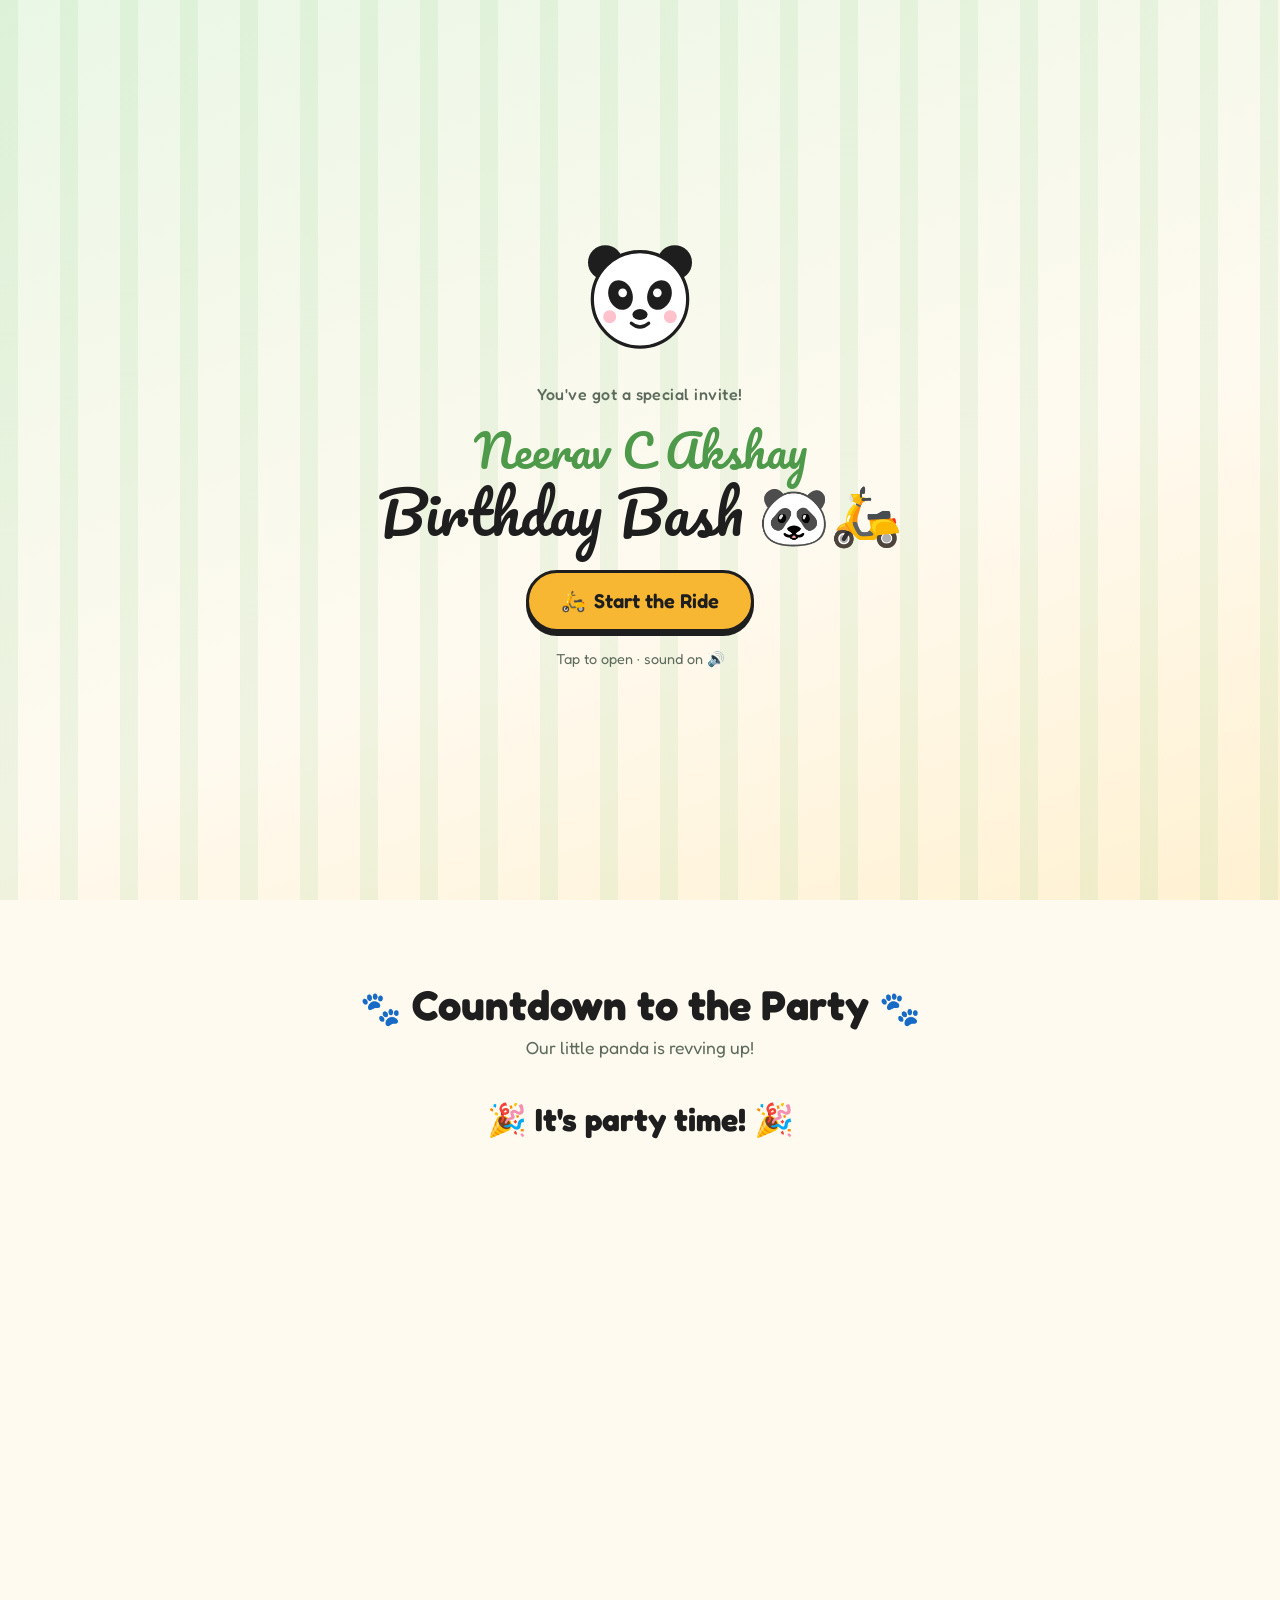
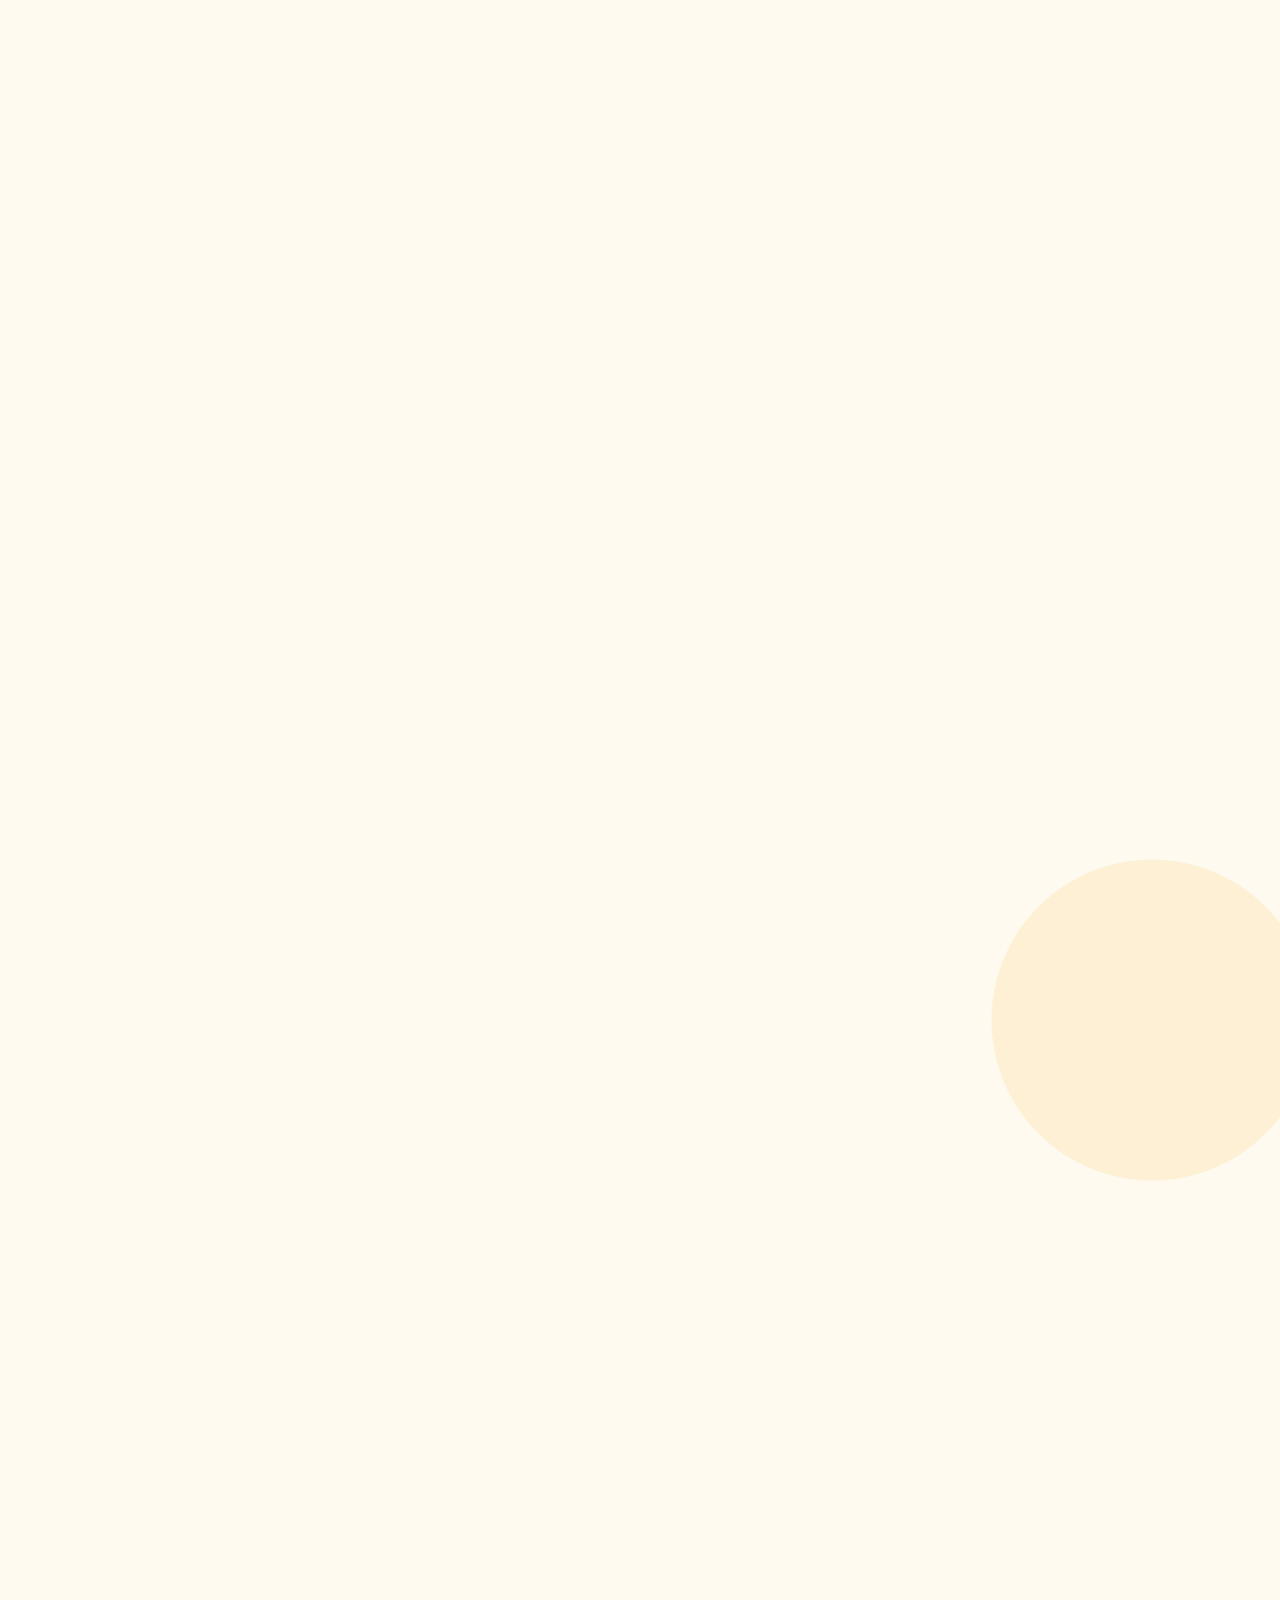
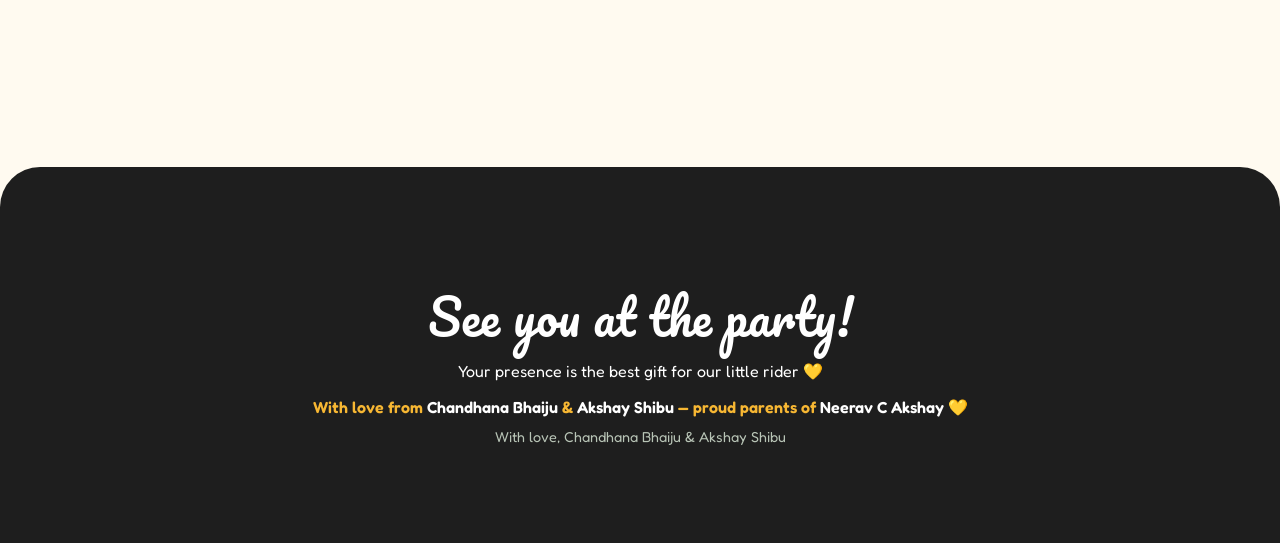
==== index.html @ eb8c6a01 "erfrsc" ====
<!DOCTYPE html>
<html lang="en">
<head>
  <meta charset="UTF-8" />
  <meta name="viewport" content="width=device-width, initial-scale=1.0" />
  <title>Neerav C Akshay's Rider Panda Birthday 🐼🛵 | December 5, 2026</title>
  <meta name="description" content="You're invited! Join Neerav C Akshay's Rider Panda birthday on December 5, 2026 at Coconut Groves Convention Centre, Kanjiramattom." />
  <meta property="og:title" content="Neerav C Akshay's Rider Panda Birthday Bash 🐼🛵" />
  <meta property="og:description" content="December 5, 2026 · Coconut Groves Convention Centre, Kanjiramattom" />
  <meta property="og:image" content="images/photo6.jpg" />
  <link rel="preconnect" href="https://fonts.googleapis.com" />
  <link rel="preconnect" href="https://fonts.gstatic.com" crossorigin />
  <link href="https://fonts.googleapis.com/css2?family=Fredoka:wght@400;500;600;700&family=Pacifico&display=swap" rel="stylesheet" />
  <link rel="stylesheet" href="style.css" />
</head>
<body>

  <!-- ===== Background music (drop your music.mp3 next to this file) ===== -->
  <audio id="bgm" src="music.mp3" loop preload="auto"></audio>

  <!-- ===== Splash / tap to start (also unlocks music on mobile) ===== -->
  <div id="splash" class="splash">
    <div class="splash-inner">
      <div class="splash-panda" aria-hidden="true">
        <svg viewBox="0 0 120 120">
          <circle cx="28" cy="30" r="16" fill="#1e1e1e"/>
          <circle cx="92" cy="30" r="16" fill="#1e1e1e"/>
          <circle cx="60" cy="64" r="44" fill="#fff" stroke="#1e1e1e" stroke-width="3"/>
          <ellipse cx="42" cy="60" rx="11" ry="14" fill="#1e1e1e" transform="rotate(-20 42 60)"/>
          <ellipse cx="78" cy="60" rx="11" ry="14" fill="#1e1e1e" transform="rotate(20 78 60)"/>
          <circle cx="44" cy="58" r="4" fill="#fff"/><circle cx="76" cy="58" r="4" fill="#fff"/>
          <ellipse cx="60" cy="78" rx="7" ry="5" fill="#1e1e1e"/>
          <path d="M52 86 Q60 93 68 86" stroke="#1e1e1e" stroke-width="3" fill="none" stroke-linecap="round"/>
          <circle cx="32" cy="80" r="6" fill="#ffb3c1" opacity=".8"/><circle cx="88" cy="80" r="6" fill="#ffb3c1" opacity=".8"/>
        </svg>
      </div>
      <p class="splash-kicker">You've got a special invite!</p>
      <h1 class="splash-title"><span class="splash-name" data-config="babyName">Neerav C Akshay</span><br/>Birthday Bash 🐼🛵</h1>
      <button id="startBtn" class="btn btn-primary btn-big">
        <span>🛵</span> Start the Ride
      </button>
      <p class="splash-hint">Tap to open · sound on 🔊</p>
    </div>
  </div>

  <!-- ===== Floating music control ===== -->
  <button id="musicBtn" class="music-btn" aria-label="Play or pause music" title="Play / pause music">
    <span class="disc">
      <svg viewBox="0 0 40 40" aria-hidden="true">
        <circle cx="20" cy="20" r="19" fill="#1e1e1e"/>
        <circle cx="20" cy="20" r="13" fill="none" stroke="#444" stroke-width="1"/>
        <circle cx="20" cy="20" r="9" fill="none" stroke="#444" stroke-width="1"/>
        <circle cx="20" cy="20" r="6" fill="#7cc576"/>
        <circle cx="20" cy="20" r="1.8" fill="#1e1e1e"/>
      </svg>
    </span>
    <span class="music-label">Music</span>
  </button>
  <div id="musicToast" class="toast" role="status"></div>

  <!-- ===== Falling bamboo leaves ===== -->
  <div class="leaves" aria-hidden="true"></div>

  <!-- ===== HERO ===== -->
  <header class="hero">
    <div class="bamboo bamboo-left" aria-hidden="true"><i></i><i></i><i></i></div>
    <div class="bamboo bamboo-right" aria-hidden="true"><i></i><i></i><i></i></div>

    <div class="hero-text">
      <p class="kicker">🐾 Vroom vroom! You're invited 🐾</p>
      <h1 class="title">
        <span class="name" data-config="babyName">Our Little Rider</span>
        <span class="turning">is turning <b data-config="age">1</b>!</span>
      </h1>
      <p class="subtitle">Join us for a <strong>Rider Panda</strong> birthday adventure</p>
      <div class="date-pill">
        <span>📅 Saturday, December 5, 2026</span>
        <span class="dot">•</span>
        <span>⏰ <span data-config="time">11:00 AM</span></span>
      </div>
    </div>

    <!-- Rider panda on a scooter -->
    <div class="road-scene" aria-hidden="true">
      <div class="speed-lines"><i></i><i></i><i></i></div>
      <svg class="rider" viewBox="0 0 320 260">
        <!-- shadow -->
        <ellipse class="shadow" cx="160" cy="238" rx="118" ry="7" fill="rgba(0,0,0,.15)"/>

        <!-- scarf (behind) -->
        <path class="scarf" d="M128 120 C 100 112, 80 128, 52 116 C 66 130, 92 134, 128 130 Z" fill="#e8474c"/>

        <!-- rear body of scooter -->
        <path d="M44 196 C 44 160, 80 150, 120 158 L 130 196 Z" fill="#f7b733"/>
        <path d="M58 168 C 70 158, 96 156, 116 160" stroke="#fff" stroke-width="4" fill="none" stroke-linecap="round" opacity=".7"/>

        <!-- seat -->
        <rect x="92" y="150" width="68" height="14" rx="7" fill="#2d2d2d"/>

        <!-- deck -->
        <rect x="100" y="182" width="140" height="16" rx="8" fill="#f7b733"/>

        <!-- front column -->
        <path d="M228 190 L 252 100" stroke="#f7b733" stroke-width="16" stroke-linecap="round"/>
        <!-- headlight -->
        <circle cx="258" cy="112" r="8" fill="#fff6c9" stroke="#2d2d2d" stroke-width="3"/>
        <!-- handlebar -->
        <path d="M240 94 L 266 98" stroke="#2d2d2d" stroke-width="7" stroke-linecap="round"/>

        <!-- panda legs -->
        <ellipse cx="160" cy="176" rx="16" ry="11" fill="#1e1e1e"/>
        <ellipse cx="186" cy="180" rx="13" ry="9" fill="#1e1e1e"/>

        <!-- panda body -->
        <ellipse cx="148" cy="140" rx="34" ry="32" fill="#fff" stroke="#1e1e1e" stroke-width="3"/>
        <!-- tiny jersey number -->
        <circle cx="150" cy="146" r="11" fill="#e8474c"/>
        <text x="150" y="151" font-family="Fredoka, sans-serif" font-size="14" font-weight="700" fill="#fff" text-anchor="middle" data-config-svg="age">1</text>

        <!-- arm reaching to handlebar -->
        <path d="M166 124 Q 210 104 242 98" stroke="#1e1e1e" stroke-width="15" stroke-linecap="round" fill="none"/>

        <!-- head group -->
        <g class="head">
          <!-- ears -->
          <circle cx="120" cy="52" r="13" fill="#1e1e1e"/>
          <circle cx="178" cy="52" r="13" fill="#1e1e1e"/>
          <!-- head -->
          <circle cx="149" cy="82" r="37" fill="#fff" stroke="#1e1e1e" stroke-width="3"/>
          <!-- helmet -->
          <path d="M112 76 A 37 37 0 0 1 186 76 L 190 80 L 108 80 Z" fill="#4aa3df" stroke="#1e1e1e" stroke-width="3" stroke-linejoin="round"/>
          <path d="M149 46 L 149 76" stroke="#fff" stroke-width="5" stroke-linecap="round" opacity=".8"/>
          <!-- goggles on helmet -->
          <rect x="118" y="58" width="62" height="6" rx="3" fill="#2d2d2d"/>
          <circle cx="136" cy="61" r="8" fill="#bfe6ff" stroke="#2d2d2d" stroke-width="3"/>
          <circle cx="162" cy="61" r="8" fill="#bfe6ff" stroke="#2d2d2d" stroke-width="3"/>
          <!-- eye patches -->
          <ellipse cx="136" cy="90" rx="9" ry="11" fill="#1e1e1e" transform="rotate(-18 136 90)"/>
          <ellipse cx="164" cy="90" rx="9" ry="11" fill="#1e1e1e" transform="rotate(18 164 90)"/>
          <circle class="eye" cx="137" cy="88" r="3.4" fill="#fff"/>
          <circle class="eye" cx="163" cy="88" r="3.4" fill="#fff"/>
          <!-- nose & smile -->
          <ellipse cx="150" cy="103" rx="6" ry="4.2" fill="#1e1e1e"/>
          <path d="M143 109 Q 150 116 157 109" stroke="#1e1e1e" stroke-width="2.6" fill="none" stroke-linecap="round"/>
          <!-- cheeks -->
          <circle cx="124" cy="104" r="5.5" fill="#ffb3c1" opacity=".85"/>
          <circle cx="176" cy="104" r="5.5" fill="#ffb3c1" opacity=".85"/>
        </g>

        <!-- wheels -->
        <g class="wheel" style="transform-origin:80px 206px">
          <circle cx="80" cy="206" r="28" fill="#1e1e1e"/>
          <circle cx="80" cy="206" r="14" fill="#e9e9e9"/>
          <path d="M80 192 V220 M66 206 H94" stroke="#9a9a9a" stroke-width="3"/>
        </g>
        <g class="wheel" style="transform-origin:240px 206px">
          <circle cx="240" cy="206" r="28" fill="#1e1e1e"/>
          <circle cx="240" cy="206" r="14" fill="#e9e9e9"/>
          <path d="M240 192 V220 M226 206 H254" stroke="#9a9a9a" stroke-width="3"/>
        </g>
      </svg>
      <div class="road"><span></span></div>
    </div>

    <a href="#countdown" class="scroll-cue" aria-label="Scroll down">
      <span>Scroll</span>
      <svg viewBox="0 0 24 24"><path d="M6 9l6 6 6-6" stroke="currentColor" stroke-width="2.5" fill="none" stroke-linecap="round" stroke-linejoin="round"/></svg>
    </a>
  </header>

  <main>
    <!-- ===== COUNTDOWN ===== -->
    <section id="countdown" class="section countdown-section reveal">
      <h2 class="section-title"><span class="paw">🐾</span> Countdown to the Party <span class="paw">🐾</span></h2>
      <p class="section-sub">Our little panda is revving up!</p>
      <div class="countdown" id="countdownBox">
        <div class="cd-item"><span class="cd-num" id="cdDays">00</span><span class="cd-label">Days</span></div>
        <div class="cd-item"><span class="cd-num" id="cdHours">00</span><span class="cd-label">Hours</span></div>
        <div class="cd-item"><span class="cd-num" id="cdMins">00</span><span class="cd-label">Minutes</span></div>
        <div class="cd-item"><span class="cd-num" id="cdSecs">00</span><span class="cd-label">Seconds</span></div>
      </div>
      <p class="party-now hidden" id="partyNow">🎉 It's party time! 🎉</p>

      <!-- progress road -->
      <div class="progress-road" aria-hidden="true">
        <div class="progress-track"><div class="progress-fill" id="progressFill"></div></div>
        <div class="mini-panda" id="miniPanda">🐼</div>
        <div class="finish">🎂</div>
      </div>
    </section>

    <!-- ===== GALLERY ===== -->
    <section id="gallery" class="section gallery-section reveal">
      <h2 class="section-title">Meet the Little Rider</h2>
      <p class="section-sub">Snuggly moments from the very first ride 🎋</p>
      <div class="gallery">
        <figure class="polaroid" data-index="0"><img src="images/photo6.jpg" alt="Baby in a brown bear bonnet with a knitted bunny" loading="lazy"/><figcaption>Cuddle buddy 🐻</figcaption></figure>
        <figure class="polaroid" data-index="1"><img src="images/photo1.jpg" alt="Baby sleeping in a bumblebee outfit" loading="lazy"/><figcaption>Busy little bee 🐝</figcaption></figure>
        <figure class="polaroid" data-index="2"><img src="images/photo2.jpg" alt="Baby hugging a red knitted heart" loading="lazy"/><figcaption>All heart ❤️</figcaption></figure>
        <figure class="polaroid" data-index="3"><img src="images/photo3.jpg" alt="Baby in a red Santa hat" loading="lazy"/><figcaption>Holiday cutie 🎅</figcaption></figure>
        <figure class="polaroid" data-index="4"><img src="images/photo5.jpg" alt="Swaddled baby on a tiny mint bed with blue flowers" loading="lazy"/><figcaption>Sweet dreams 💤</figcaption></figure>
        <figure class="polaroid" data-index="5"><img src="images/photo4.jpg" alt="Baby sleeping in navy blue shorts" loading="lazy"/><figcaption>Nap champion 💙</figcaption></figure>
      </div>
    </section>

    <!-- ===== EVENT DETAILS ===== -->
    <section id="details" class="section details-section reveal">
      <h2 class="section-title">Party Pit-Stop Details</h2>
      <p class="section-sub">Park your rides here! 🛵</p>

      <div class="details-grid">
        <div class="detail-card">
          <div class="detail-icon">📅</div>
          <h3>When</h3>
          <p><strong>Saturday</strong><br/>December 5, 2026</p>
          <p class="muted">⏰ <span data-config="time">11:00 AM</span> onwards</p>
          <button class="btn btn-ghost" id="calBtn">➕ Add to Calendar</button>
        </div>

        <div class="detail-card">
          <div class="detail-icon">📍</div>
          <h3>Where</h3>
          <p><strong>Coconut Groves Convention Centre</strong></p>
          <p class="muted">Millungal – Gamma Jct Rd, Kanjiramattom,<br/>Kerala 682315</p>
          <a class="btn btn-primary" href="https://maps.app.goo.gl/ohfbbwuBJB6Yi3AD7" target="_blank" rel="noopener">🧭 Get Directions</a>
        </div>

        <div class="detail-card">
          <div class="detail-icon">🎋</div>
          <h3>Theme</h3>
          <p><strong>Rider Panda</strong></p>
          <p class="muted">Come dressed in black &amp; white — panda ears and helmets welcome! 🐼</p>
          <button class="btn btn-ghost" id="shareBtn">💬 Share Invite</button>
        </div>
      </div>

      <div class="map-wrap">
        <iframe
          title="Venue map – Coconut Groves Convention Centre"
          src="https://maps.google.com/maps?q=Coconut%20Groves%20Convention%20Centre%2C%20Kanjiramattom%2C%20Kerala%20682315&z=15&output=embed"
          loading="lazy" referrerpolicy="no-referrer-when-downgrade" allowfullscreen></iframe>
      </div>
    </section>
  </main>

  <!-- ===== FOOTER ===== -->
  <footer class="footer">
    <div class="paw-trail" aria-hidden="true">
      <span>🐾</span><span>🐾</span><span>🐾</span><span>🐾</span><span>🐾</span>
    </div>
    <h2 class="footer-title">See you at the party!</h2>
    <p>Your presence is the best gift for our little rider 💛</p>
    <p class="parents-line">With love from <span data-config="mother">Chandhana Bhaiju</span> &amp; <span data-config="father">Akshay Shibu</span> — proud parents of <span data-config="babyName">Neerav C Akshay</span> 💛</p>
    <p class="muted small">With love, <span data-config="hosts">Chandhana Bhaiju &amp; Akshay Shibu</span></p>
  </footer>

  <!-- ===== Lightbox ===== -->
  <div id="lightbox" class="lightbox" aria-hidden="true">
    <button class="lb-close" aria-label="Close">✕</button>
    <button class="lb-prev" aria-label="Previous">‹</button>
    <img id="lbImg" src="" alt="" />
    <button class="lb-next" aria-label="Next">›</button>
    <p id="lbCap" class="lb-cap"></p>
  </div>

  <script src="script.js"></script>
</body>
</html>
---- style.css ----
/* =========================================================
   Rider Panda Birthday – styles
   ========================================================= */
:root {
  --ink: #1e1e1e;
  --cream: #fffaf0;
  --bamboo: #7cc576;
  --bamboo-dark: #4e9a4a;
  --leaf: #a8dba0;
  --sun: #f7b733;
  --red: #e8474c;
  --sky: #4aa3df;
  --pink: #ffb3c1;
  --muted: #5d6b5c;
  --card: #ffffff;
  --radius: 22px;
  --shadow: 0 10px 30px rgba(30, 60, 30, 0.12);
}

* { box-sizing: border-box; margin: 0; padding: 0; }
html { scroll-behavior: smooth; }
body {
  font-family: "Fredoka", system-ui, sans-serif;
  color: var(--ink);
  background:
    radial-gradient(circle at 10% 20%, rgba(124,197,118,.18) 0 120px, transparent 121px),
    radial-gradient(circle at 90% 70%, rgba(247,183,51,.15) 0 160px, transparent 161px),
    var(--cream);
  overflow-x: hidden;
  line-height: 1.5;
}
body.locked { overflow: hidden; }
img { max-width: 100%; display: block; }
.hidden { display: none !important; }
.muted { color: var(--muted); }
.small { font-size: .9rem; }

/* ---------- Buttons ---------- */
.btn {
  display: inline-flex; align-items: center; gap: .5rem;
  font: 600 1rem "Fredoka", sans-serif;
  padding: .75rem 1.4rem; border-radius: 999px;
  border: 3px solid var(--ink); cursor: pointer;
  text-decoration: none; color: var(--ink);
  transition: transform .15s ease, box-shadow .15s ease;
  box-shadow: 0 4px 0 var(--ink);
}
.btn:hover { transform: translateY(-2px); box-shadow: 0 6px 0 var(--ink); }
.btn:active { transform: translateY(2px); box-shadow: 0 2px 0 var(--ink); }
.btn-primary { background: var(--sun); }
.btn-ghost { background: #fff; }
.btn-big { font-size: 1.25rem; padding: 1rem 2rem; }

/* ---------- Splash ---------- */
.splash {
  position: fixed; inset: 0; z-index: 100;
  display: grid; place-items: center; text-align: center;
  background:
    repeating-linear-gradient(90deg, rgba(124,197,118,.12) 0 18px, transparent 18px 60px),
    linear-gradient(160deg, #eaf7e6, #fffaf0 60%, #fff1d1);
  transition: opacity .7s ease, visibility .7s ease;
  padding: 1.5rem;
}
.splash.gone { opacity: 0; visibility: hidden; }
.splash-panda { width: 130px; margin: 0 auto 1rem; animation: bob 2.2s ease-in-out infinite; }
.splash-kicker { color: var(--muted); font-weight: 500; letter-spacing: .03em; }
.splash-title {
  font-family: "Pacifico", cursive; font-weight: 400;
  font-size: clamp(2.2rem, 7vw, 3.6rem); line-height: 1.15;
  margin: .4rem 0 1.6rem; color: var(--ink);
}
.splash-name { color: var(--bamboo-dark); font-size: .78em; }
.splash-hint { margin-top: 1rem; color: var(--muted); font-size: .9rem; }

/* ---------- Music button ---------- */
.music-btn {
  position: fixed; right: 18px; bottom: 18px; z-index: 60;
  display: flex; align-items: center; gap: .5rem;
  padding: .45rem .9rem .45rem .45rem;
  background: #fff; border: 3px solid var(--ink); border-radius: 999px;
  box-shadow: 0 4px 0 var(--ink); cursor: pointer;
  font: 600 .95rem "Fredoka", sans-serif; color: var(--ink);
}
.music-btn .disc { width: 38px; height: 38px; display: block; }
.music-btn.playing .disc { animation: spin 2.5s linear infinite; }
.music-btn.playing .music-label::after { content: " ♪"; }
.toast {
  position: fixed; right: 18px; bottom: 80px; z-index: 61;
  background: var(--ink); color: #fff; padding: .6rem 1rem; border-radius: 14px;
  font-size: .9rem; max-width: 260px;
  opacity: 0; transform: translateY(10px); pointer-events: none;
  transition: all .3s ease;
}
.toast.show { opacity: 1; transform: none; }

/* ---------- Falling leaves ---------- */
.leaves { position: fixed; inset: 0; pointer-events: none; z-index: 1; overflow: hidden; }
.leaf {
  position: absolute; top: -40px; width: 22px; height: 10px;
  background: var(--bamboo); border-radius: 0 100% 0 100%;
  opacity: .75; animation: fall linear forwards;
}

/* ---------- Hero ---------- */
.hero {
  position: relative; min-height: 100vh; min-height: 100svh;
  display: flex; flex-direction: column; align-items: center; justify-content: center;
  padding: 4rem 1.25rem 3rem; text-align: center; overflow: hidden;
  background: linear-gradient(180deg, #e6f5ff 0%, #f1fbef 55%, var(--cream) 100%);
}
.hero-text { position: relative; z-index: 3; max-width: 760px; }
.kicker { font-weight: 600; color: var(--bamboo-dark); letter-spacing: .02em; }
.title { margin: .4rem 0 .6rem; line-height: 1.05; }
.title .name {
  display: block; font-family: "Pacifico", cursive; font-weight: 400;
  font-size: clamp(2.6rem, 9vw, 5.4rem); color: var(--ink);
  text-shadow: 4px 4px 0 var(--leaf);
}
.title .turning {
  display: inline-block; margin-top: .4rem;
  font-size: clamp(1.4rem, 4vw, 2.2rem); font-weight: 700;
  background: var(--sun); padding: .1rem 1rem; border-radius: 14px;
  border: 3px solid var(--ink); transform: rotate(-2deg);
}
.title .turning b { color: var(--red); }
.subtitle { font-size: clamp(1.05rem, 2.6vw, 1.3rem); color: var(--muted); margin-bottom: 1rem; }
.date-pill {
  display: inline-flex; flex-wrap: wrap; justify-content: center; gap: .5rem;
  background: #fff; border: 3px solid var(--ink); border-radius: 999px;
  padding: .55rem 1.2rem; font-weight: 600; box-shadow: 0 4px 0 var(--ink);
}
.date-pill .dot { color: var(--bamboo); }

/* bamboo */
.bamboo { position: absolute; bottom: 0; display: flex; gap: 14px; z-index: 2; pointer-events: none; }
.bamboo-left { left: -10px; }
.bamboo-right { right: -10px; flex-direction: row-reverse; }
.bamboo i {
  display: block; width: 26px; border-radius: 8px;
  background:
    repeating-linear-gradient(180deg, transparent 0 70px, var(--bamboo-dark) 70px 76px),
    linear-gradient(90deg, var(--bamboo-dark), var(--bamboo) 40%, var(--leaf) 60%, var(--bamboo));
  position: relative; transform-origin: bottom center;
  animation: sway 5s ease-in-out infinite;
}
.bamboo i:nth-child(1) { height: 78vh; }
.bamboo i:nth-child(2) { height: 58vh; width: 20px; animation-delay: -1.5s; }
.bamboo i:nth-child(3) { height: 40vh; width: 16px; animation-delay: -3s; }
.bamboo i::before, .bamboo i::after {
  content: ""; position: absolute; width: 46px; height: 16px;
  background: var(--bamboo); border-radius: 0 100% 0 100%;
}
.bamboo i::before { top: 20%; left: 18px; transform: rotate(-25deg); }
.bamboo i::after { top: 45%; right: 18px; transform: rotate(205deg); }

/* road scene */
.road-scene { position: relative; z-index: 3; width: min(520px, 92vw); margin-top: 1.5rem; }
.rider { width: 100%; height: auto; display: block; animation: ride 1.2s ease-in-out infinite; position: relative; z-index: 2; }
.rider .wheel { animation: spin .6s linear infinite; }
.rider .scarf { transform-origin: 128px 125px; animation: flap .35s ease-in-out infinite alternate; }
.rider .head { transform-origin: 149px 110px; animation: nod 2.4s ease-in-out infinite; }
.rider .eye { animation: blink 4s infinite; transform-box: fill-box; transform-origin: center; }
.road {
  position: relative; height: 22px; margin-top: -14px;
  background: #3a3a3a; border-radius: 10px; overflow: hidden;
}
.road span {
  position: absolute; top: 9px; left: 0; width: 200%; height: 4px;
  background: repeating-linear-gradient(90deg, #fff 0 30px, transparent 30px 60px);
  animation: road 0.6s linear infinite;
}
.speed-lines { position: absolute; left: -10%; top: 40%; width: 30%; z-index: 1; }
.speed-lines i {
  display: block; height: 4px; margin: 12px 0; border-radius: 4px;
  background: rgba(30,30,30,.25); animation: speed .8s linear infinite;
}
.speed-lines i:nth-child(2) { width: 70%; animation-delay: -.3s; }
.speed-lines i:nth-child(3) { width: 50%; animation-delay: -.5s; }

.scroll-cue {
  position: absolute; bottom: 18px; left: 50%; transform: translateX(-50%);
  display: flex; flex-direction: column; align-items: center; z-index: 3;
  color: var(--muted); text-decoration: none; font-size: .85rem; font-weight: 500;
  animation: bob 1.8s ease-in-out infinite;
}
.scroll-cue svg { width: 26px; height: 26px; }

/* ---------- Sections ---------- */
main { position: relative; z-index: 2; }
.section { padding: 5rem 1.25rem; max-width: 1100px; margin: 0 auto; text-align: center; }
.section-title {
  font-size: clamp(1.8rem, 5vw, 2.6rem); font-weight: 700; line-height: 1.2;
}
.section-title .paw { font-size: .8em; }
.section-sub { color: var(--muted); margin: .3rem 0 2.2rem; font-size: 1.1rem; }

/* reveal on scroll */
.reveal { opacity: 0; transform: translateY(40px); transition: opacity .8s ease, transform .8s ease; }
.reveal.visible { opacity: 1; transform: none; }

/* ---------- Countdown ---------- */
.countdown { display: grid; grid-template-columns: repeat(4, minmax(0, 1fr)); gap: 1rem; max-width: 720px; margin: 0 auto; }
.cd-item {
  background: #fff; border: 3px solid var(--ink); border-radius: var(--radius);
  padding: 1.2rem .5rem; box-shadow: 0 6px 0 var(--ink); position: relative;
}
.cd-item::before, .cd-item::after { /* panda ears */
  content: ""; position: absolute; top: -12px; width: 26px; height: 26px;
  background: var(--ink); border-radius: 50%; z-index: -1;
}
.cd-item::before { left: 14px; }
.cd-item::after { right: 14px; }
.cd-num { display: block; font-size: clamp(2rem, 7vw, 3.4rem); font-weight: 700; line-height: 1; }
.cd-label { display: block; margin-top: .4rem; color: var(--muted); font-weight: 500; text-transform: uppercase; letter-spacing: .08em; font-size: .8rem; }
.party-now { font-size: 2rem; font-weight: 700; margin-top: 1.5rem; }

.progress-road { position: relative; max-width: 720px; margin: 3rem auto 0; height: 50px; }
.progress-track {
  position: absolute; left: 0; right: 40px; top: 30px; height: 12px;
  background: #3a3a3a; border-radius: 10px; overflow: hidden;
}
.progress-fill { height: 100%; width: 0; background: repeating-linear-gradient(90deg, var(--sun) 0 14px, #ffd36e 14px 28px); transition: width 1s ease; }
.mini-panda { position: absolute; top: 0; left: 0; font-size: 2rem; transform: translateX(-50%) scaleX(-1); transition: left 1s ease; animation: hop .6s ease-in-out infinite alternate; }
.finish { position: absolute; right: 0; top: 4px; font-size: 2rem; }

/* ---------- Gallery ---------- */
.gallery {
  display: grid; grid-template-columns: repeat(3, minmax(0, 1fr)); gap: 2rem 1.5rem;
}
.polaroid {
  background: #fff; padding: .8rem .8rem 1rem; border-radius: 10px;
  box-shadow: var(--shadow); cursor: zoom-in;
  transition: transform .3s ease, box-shadow .3s ease;
  position: relative;
}
.polaroid::before { /* tape */
  content: ""; position: absolute; top: -10px; left: 50%; transform: translateX(-50%) rotate(-3deg);
  width: 80px; height: 22px; background: rgba(168,219,160,.8); border-radius: 3px;
}
.polaroid:nth-child(odd) { transform: rotate(-2.5deg); }
.polaroid:nth-child(even) { transform: rotate(2deg); }
.polaroid:hover { transform: rotate(0) scale(1.04); box-shadow: 0 18px 40px rgba(30,60,30,.2); z-index: 2; }
.polaroid img { width: 100%; aspect-ratio: 1 / 1; object-fit: cover; border-radius: 4px; }
.polaroid figcaption { margin-top: .7rem; font-family: "Pacifico", cursive; font-size: 1.05rem; }

/* ---------- Details ---------- */
.details-grid { display: grid; grid-template-columns: repeat(3, minmax(0, 1fr)); gap: 1.5rem; }
.detail-card {
  background: var(--card); border: 3px solid var(--ink); border-radius: var(--radius);
  padding: 2rem 1.4rem 1.6rem; box-shadow: 0 6px 0 var(--ink);
  display: flex; flex-direction: column; align-items: center; gap: .5rem;
}
.detail-card h3 { font-size: 1.4rem; }
.detail-card .btn { margin-top: auto; }
.detail-card p:last-of-type { margin-bottom: .8rem; }
.detail-icon {
  width: 64px; height: 64px; display: grid; place-items: center;
  font-size: 1.9rem; background: var(--leaf); border-radius: 50%;
  border: 3px solid var(--ink); margin-top: -3.4rem; margin-bottom: .2rem;
}
.map-wrap {
  margin-top: 2.5rem; border: 3px solid var(--ink); border-radius: var(--radius);
  overflow: hidden; box-shadow: 0 6px 0 var(--ink); background: #ddd;
}
.map-wrap iframe { display: block; width: 100%; height: 360px; border: 0; }

/* ---------- Footer ---------- */
.footer {
  position: relative; z-index: 2; text-align: center;
  padding: 4rem 1.25rem 6rem;
  background: var(--ink); color: #fff;
  border-radius: 40px 40px 0 0;
}
.footer .muted { color: #b8c4b6; }
.parents-line { color: #f7b733; font-weight: 600; margin: .75rem 0 .4rem; }
.parents-line span { color: #fff; }
.footer-title { font-family: "Pacifico", cursive; font-weight: 400; font-size: clamp(2rem, 6vw, 3rem); margin-bottom: .4rem; }
.paw-trail { display: flex; justify-content: center; gap: 1rem; margin-bottom: 1rem; font-size: 1.4rem; }
.paw-trail span { opacity: 0; animation: pawstep 3s ease-in-out infinite; filter: grayscale(1) brightness(2); }
.paw-trail span:nth-child(2) { animation-delay: .3s; }
.paw-trail span:nth-child(3) { animation-delay: .6s; }
.paw-trail span:nth-child(4) { animation-delay: .9s; }
.paw-trail span:nth-child(5) { animation-delay: 1.2s; }

/* ---------- Lightbox ---------- */
.lightbox {
  position: fixed; inset: 0; z-index: 90; background: rgba(15,20,15,.92);
  display: flex; align-items: center; justify-content: center; flex-direction: column;
  opacity: 0; visibility: hidden; transition: all .3s ease; padding: 1rem;
}
.lightbox.open { opacity: 1; visibility: visible; }
.lightbox img { max-width: 92vw; max-height: 78vh; border-radius: 12px; border: 6px solid #fff; }
.lb-cap { color: #fff; margin-top: 1rem; font-family: "Pacifico", cursive; font-size: 1.2rem; }
.lightbox button {
  position: absolute; background: #fff; border: 3px solid var(--ink); color: var(--ink);
  width: 48px; height: 48px; border-radius: 50%; font-size: 1.6rem; line-height: 1; cursor: pointer;
}
.lb-close { top: 18px; right: 18px; font-size: 1.2rem !important; }
.lb-prev { left: 14px; top: 50%; transform: translateY(-50%); }
.lb-next { right: 14px; top: 50%; transform: translateY(-50%); }

/* ---------- Keyframes ---------- */
@keyframes spin { to { transform: rotate(360deg); } }
@keyframes bob { 0%,100% { transform: translateY(0); } 50% { transform: translateY(-8px); } }
@keyframes ride { 0%,100% { transform: translateY(0) rotate(0); } 50% { transform: translateY(-4px) rotate(-.8deg); } }
@keyframes nod { 0%,100% { transform: rotate(0); } 50% { transform: rotate(-4deg); } }
@keyframes flap { from { transform: skewY(0) scaleY(1); } to { transform: skewY(-6deg) scaleY(.85); } }
@keyframes blink { 0%,92%,100% { transform: scaleY(1); } 95% { transform: scaleY(.1); } }
@keyframes road { from { transform: translateX(0); } to { transform: translateX(-60px); } }
@keyframes speed { from { transform: translateX(40px); opacity: 0; } 30% { opacity: 1; } to { transform: translateX(-60px); opacity: 0; } }
@keyframes sway { 0%,100% { transform: rotate(-1.5deg); } 50% { transform: rotate(1.5deg); } }
@keyframes hop { from { margin-top: 0; } to { margin-top: -6px; } }
@keyframes pawstep { 0%,100% { opacity: 0; } 20%,70% { opacity: 1; } }
@keyframes fall {
  0% { transform: translate(0, 0) rotate(0); }
  100% { transform: translate(var(--drift, 60px), 110vh) rotate(var(--rot, 540deg)); }
}

/* ---------- Responsive ---------- */
@media (max-width: 860px) {
  .gallery { grid-template-columns: repeat(2, minmax(0, 1fr)); }
  .details-grid { grid-template-columns: 1fr; gap: 3rem; max-width: 460px; margin: 0 auto; }
}
@media (max-width: 560px) {
  .section { padding: 4rem 1rem; }
  .countdown { gap: .55rem; }
  .cd-item { padding: .9rem .2rem; border-radius: 16px; }
  .cd-item::before, .cd-item::after { width: 18px; height: 18px; top: -8px; }
  .cd-item::before { left: 8px; } .cd-item::after { right: 8px; }
  .cd-label { font-size: .65rem; letter-spacing: .04em; }
  .gallery { gap: 1.4rem 1rem; }
  .polaroid { padding: .5rem .5rem .7rem; }
  .polaroid figcaption { font-size: .85rem; }
  .bamboo i:nth-child(1) { height: 55vh; width: 18px; }
  .bamboo i:nth-child(2) { height: 38vh; width: 14px; }
  .bamboo i:nth-child(3) { display: none; }
  .bamboo i::before, .bamboo i::after { width: 30px; height: 11px; }
  .map-wrap iframe { height: 280px; }
  .music-btn .music-label { display: none; }
  .music-btn { padding: .4rem; }
}
@media (prefers-reduced-motion: reduce) {
  *, *::before, *::after { animation: none !important; transition: none !important; }
  .reveal { opacity: 1; transform: none; }
}
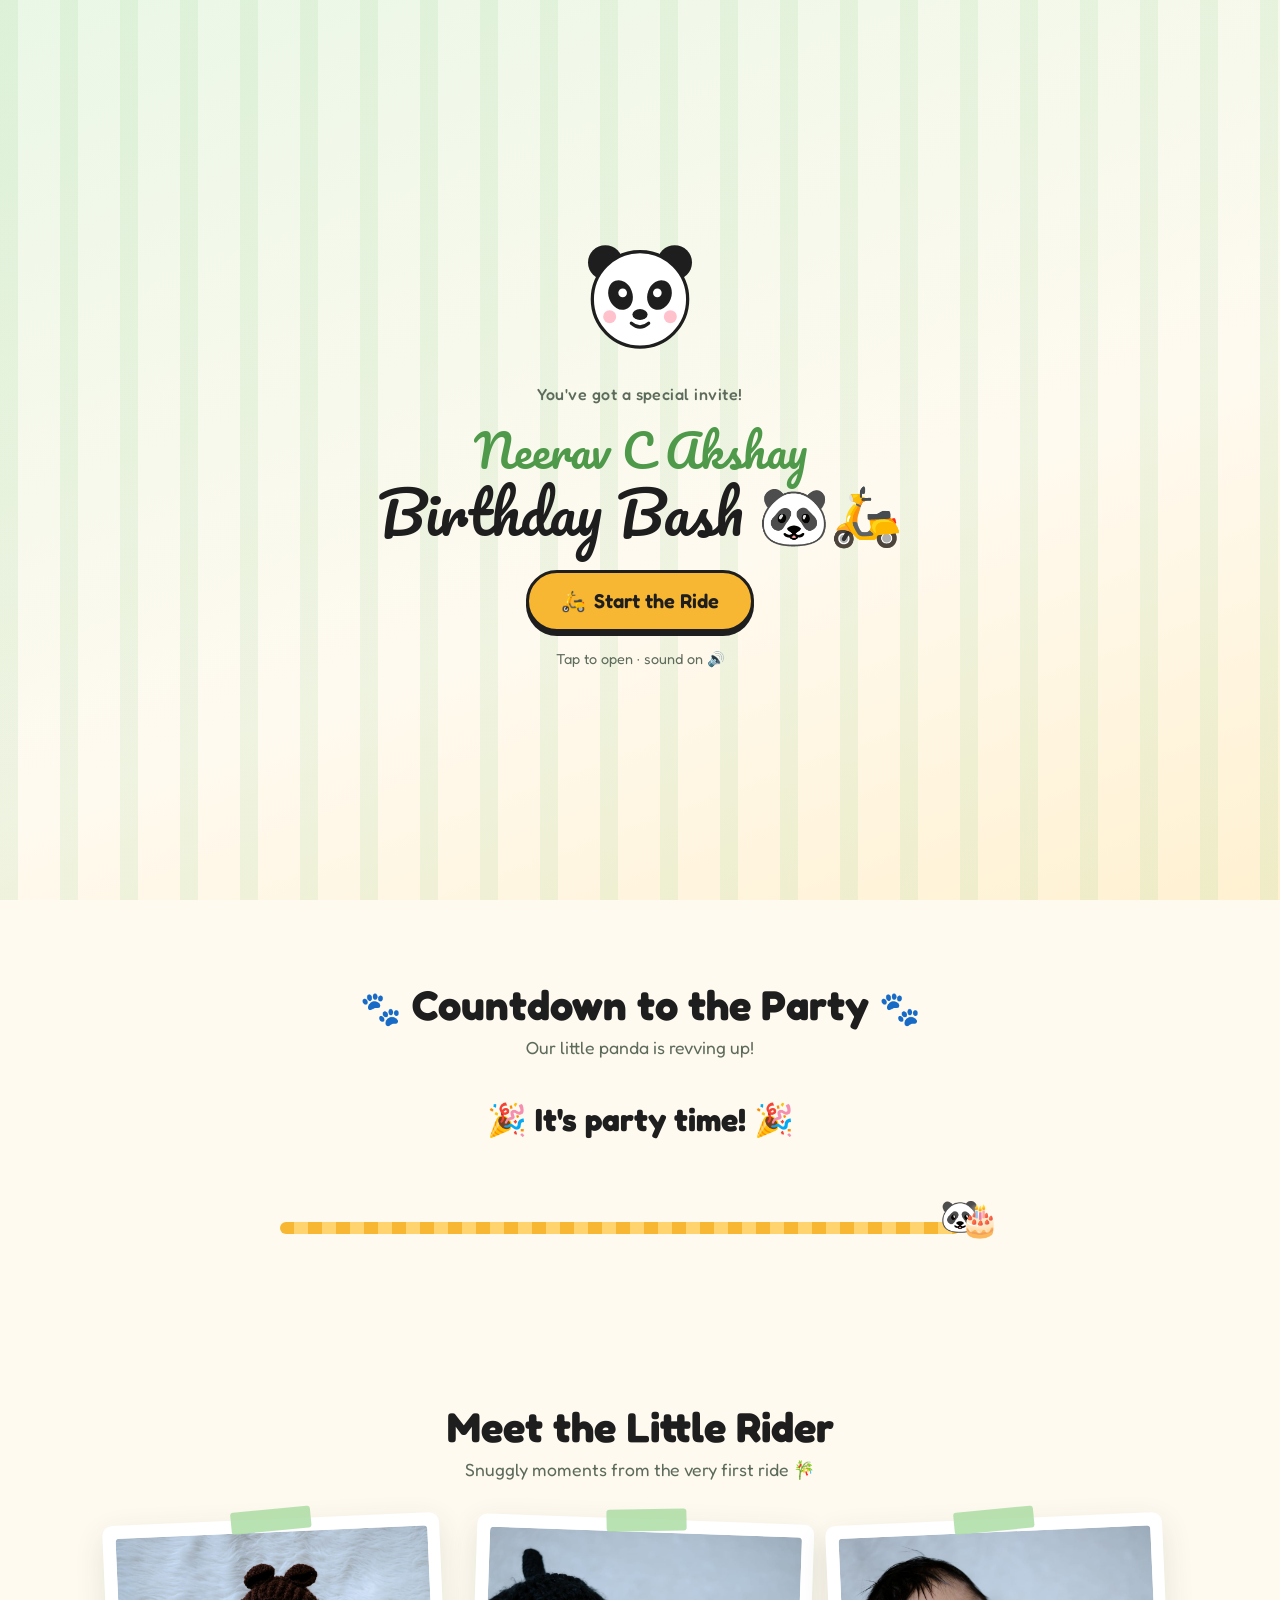
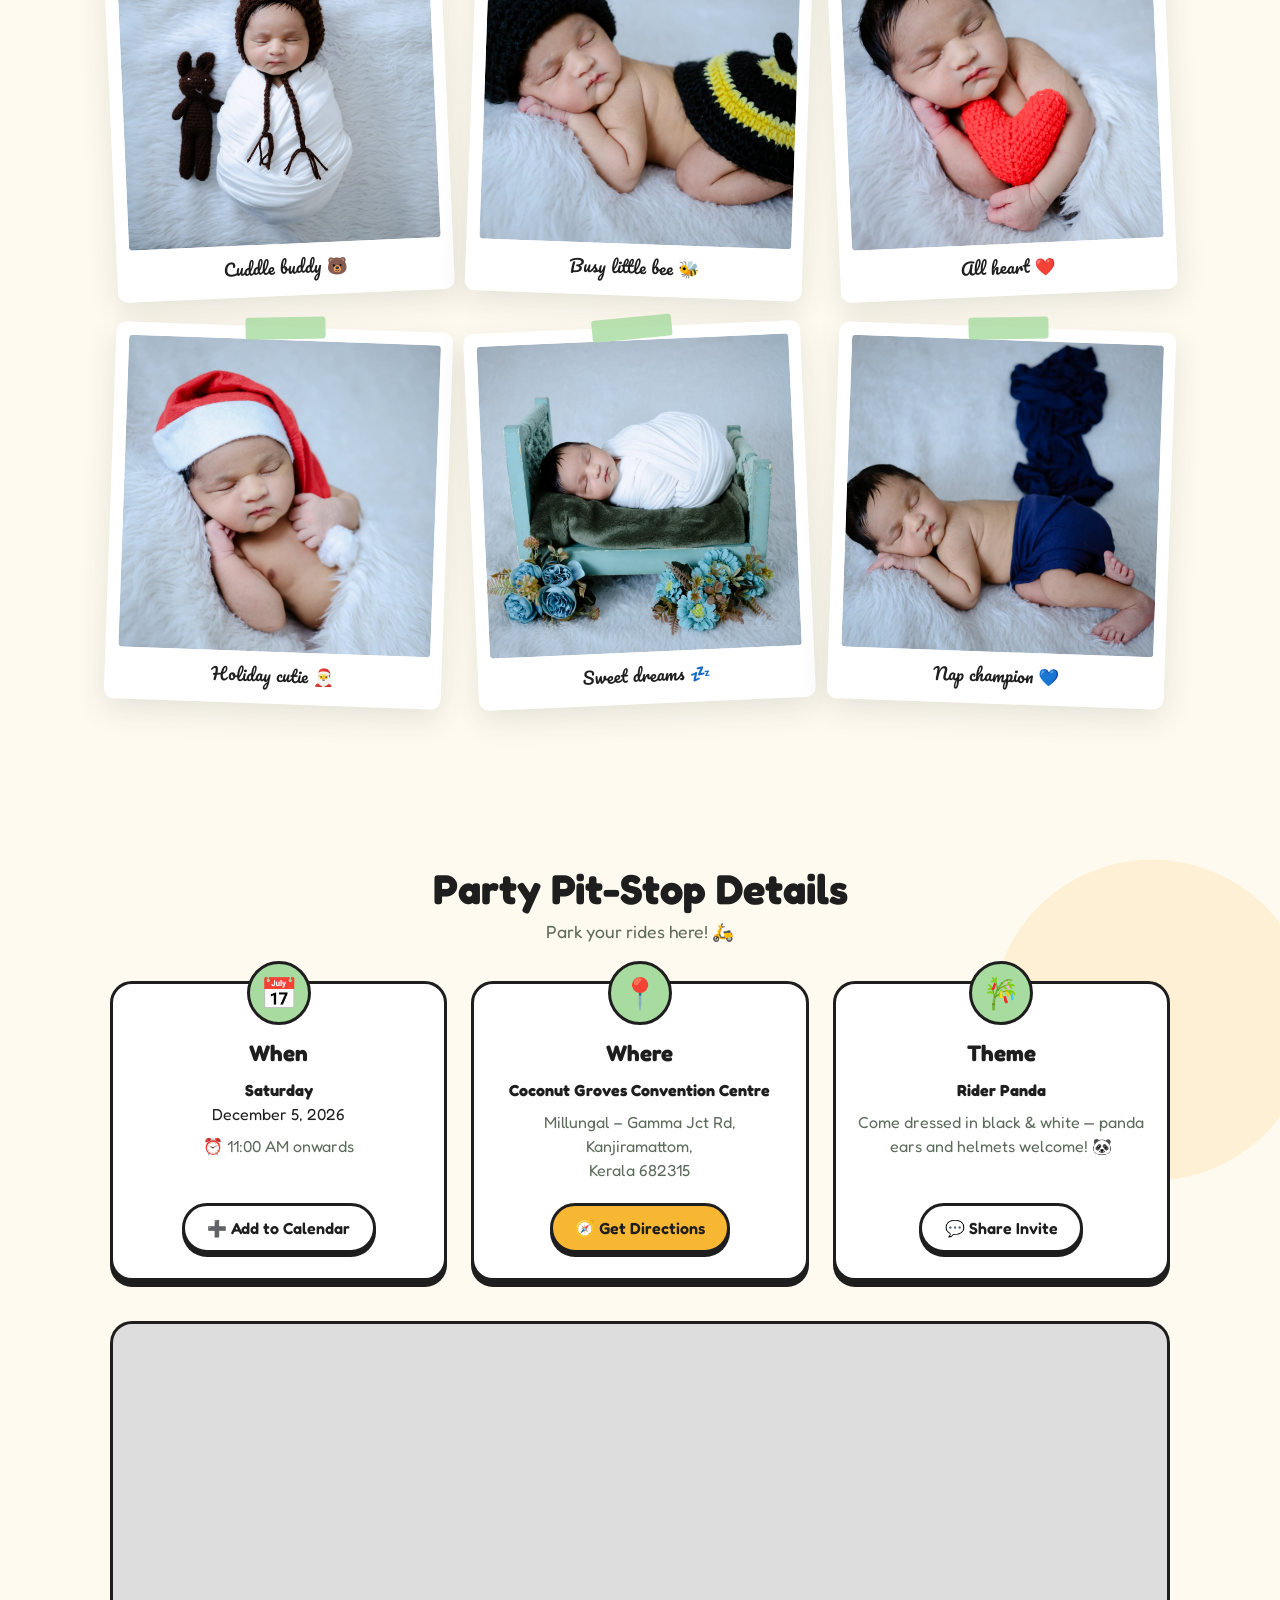
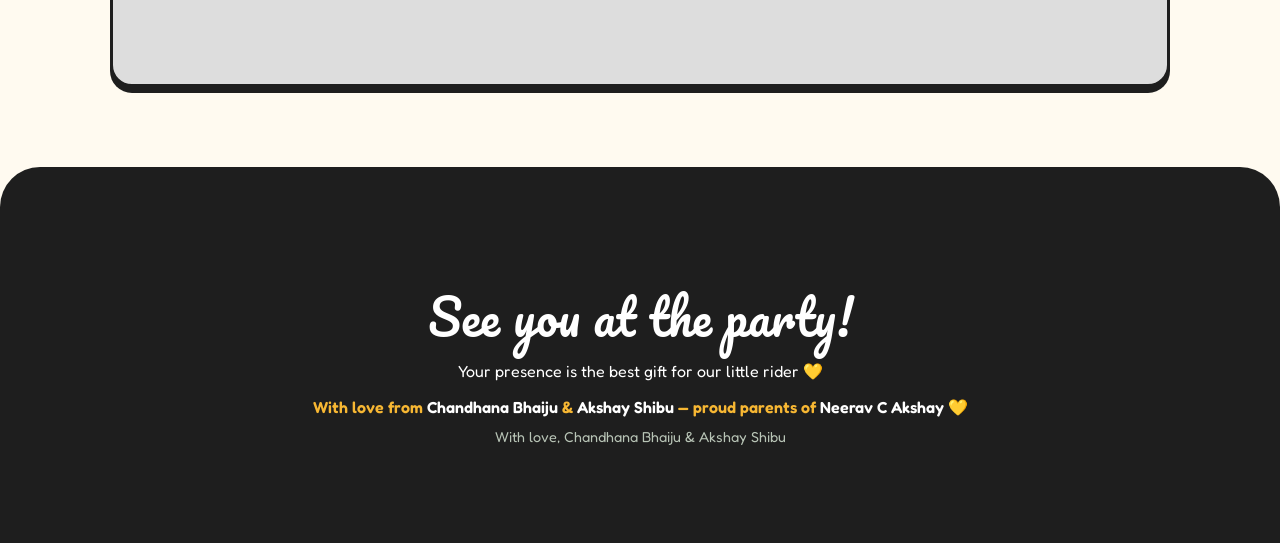
==== commit 8011b42a: "og" ====
--- a/index.html
+++ b/index.html
@@ -7,7 +7,7 @@
   <meta name="description" content="You're invited! Join Neerav C Akshay's Rider Panda birthday on December 5, 2026 at Coconut Groves Convention Centre, Kanjiramattom." />
   <meta property="og:title" content="Neerav C Akshay's Rider Panda Birthday Bash 🐼🛵" />
   <meta property="og:description" content="December 5, 2026 · Coconut Groves Convention Centre, Kanjiramattom" />
-  <meta property="og:image" content="images/photo6.jpg" />
+  <meta property="og:image" content="https://neerav-akshay-birthday.vercel.app/og.jpg" />
   <link rel="preconnect" href="https://fonts.googleapis.com" />
   <link rel="preconnect" href="https://fonts.gstatic.com" crossorigin />
   <link href="https://fonts.googleapis.com/css2?family=Fredoka:wght@400;500;600;700&family=Pacifico&display=swap" rel="stylesheet" />
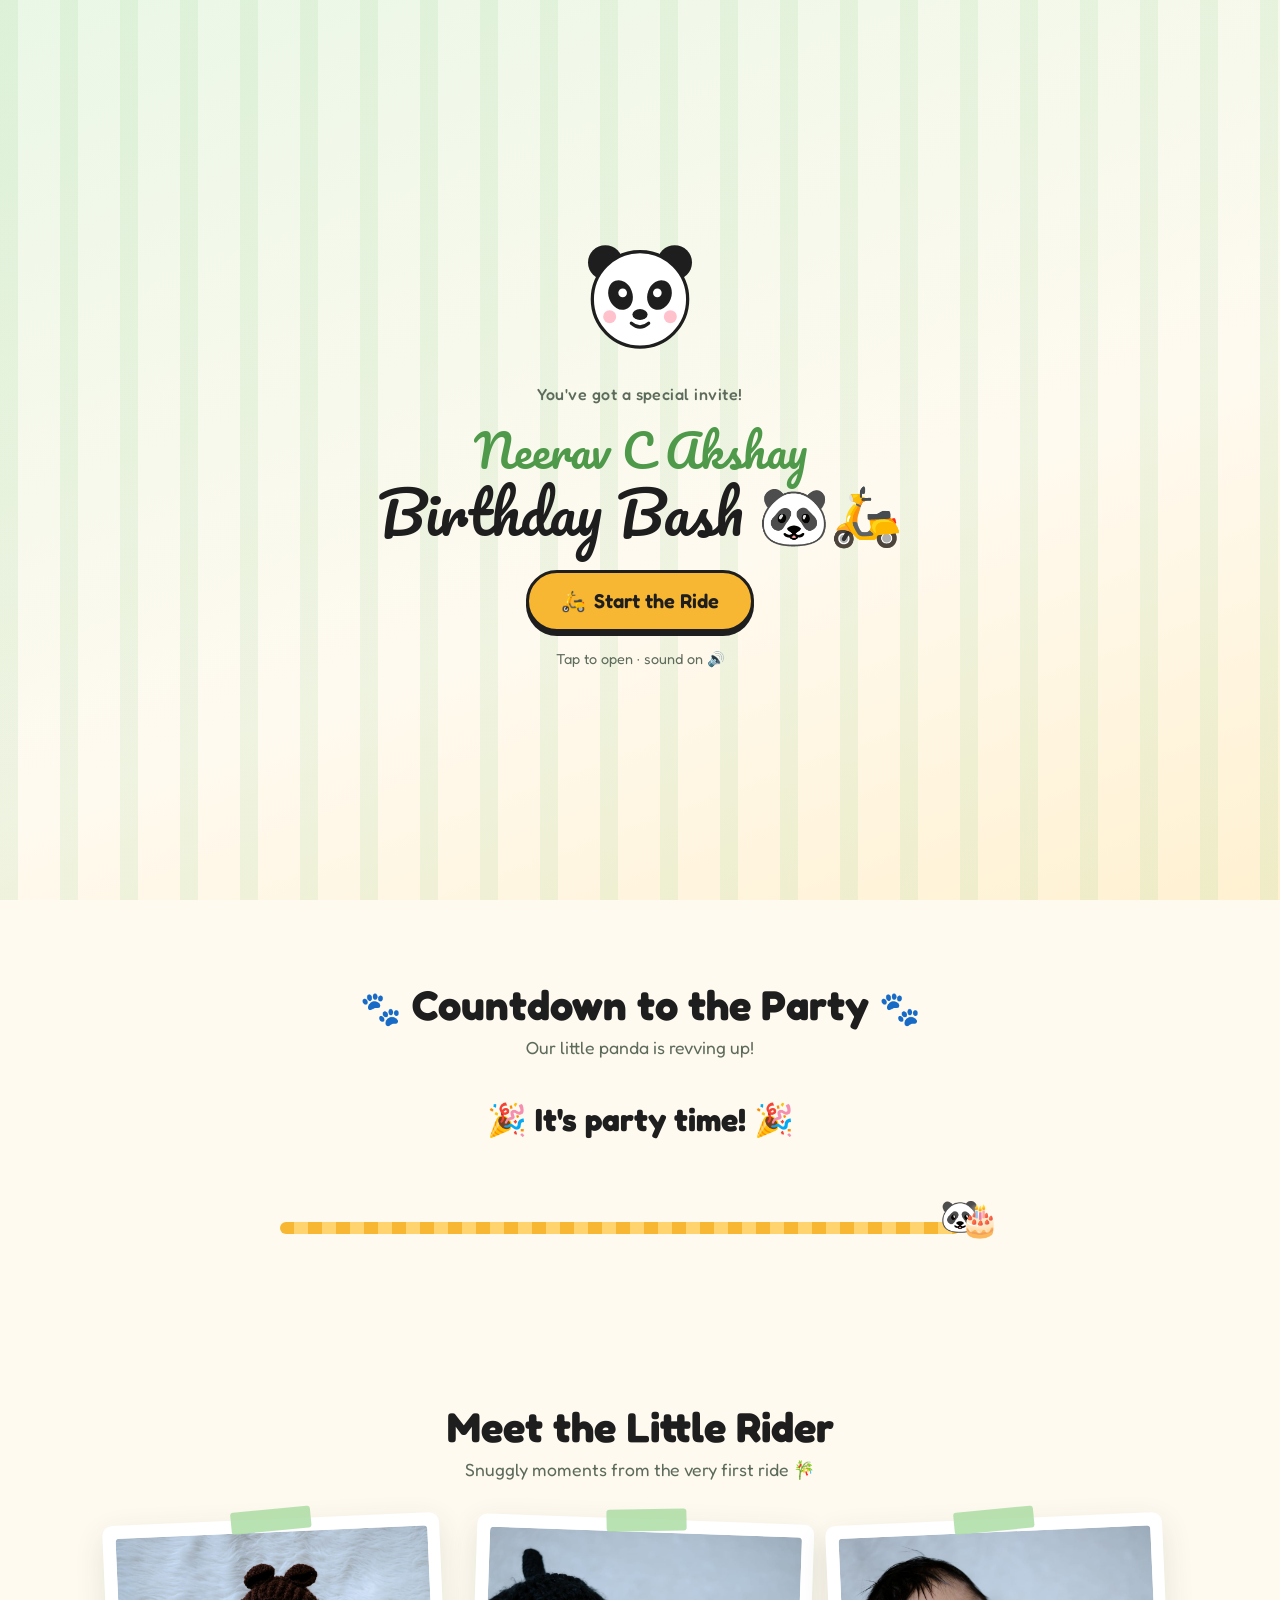
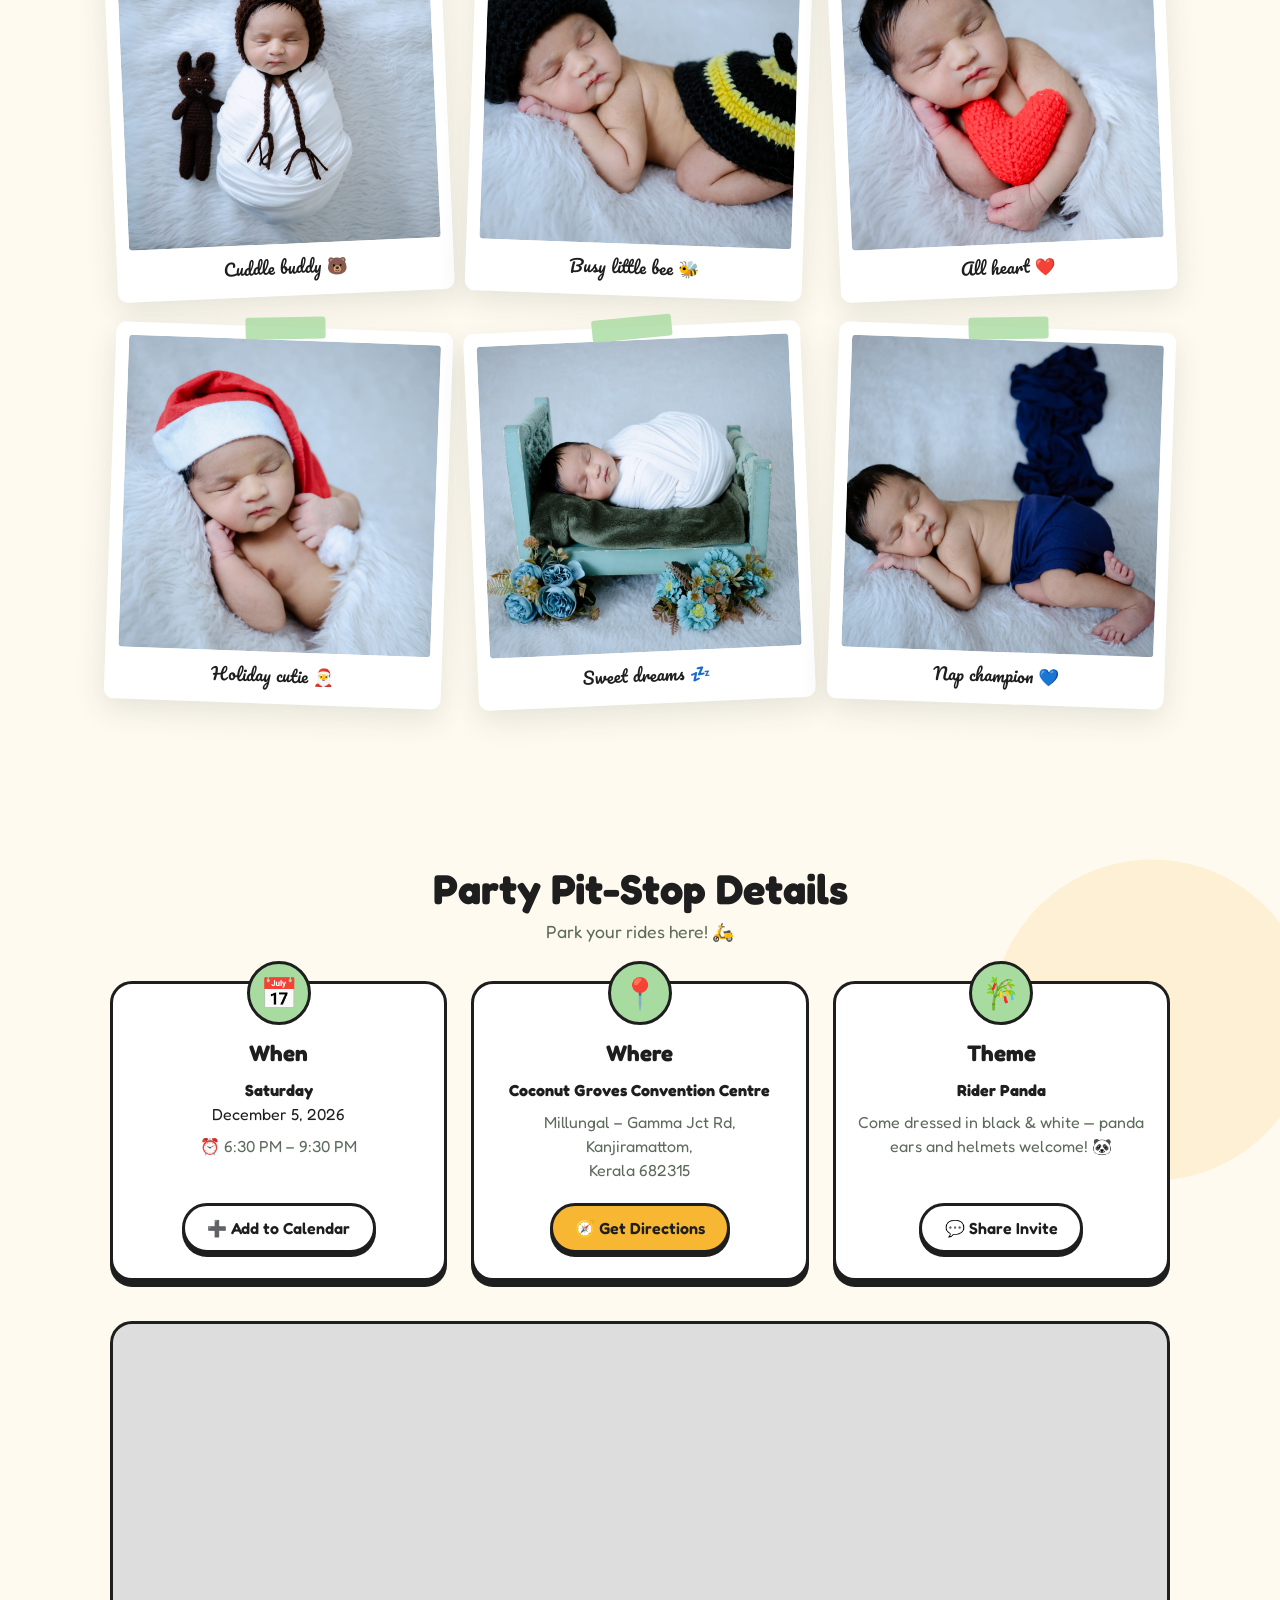
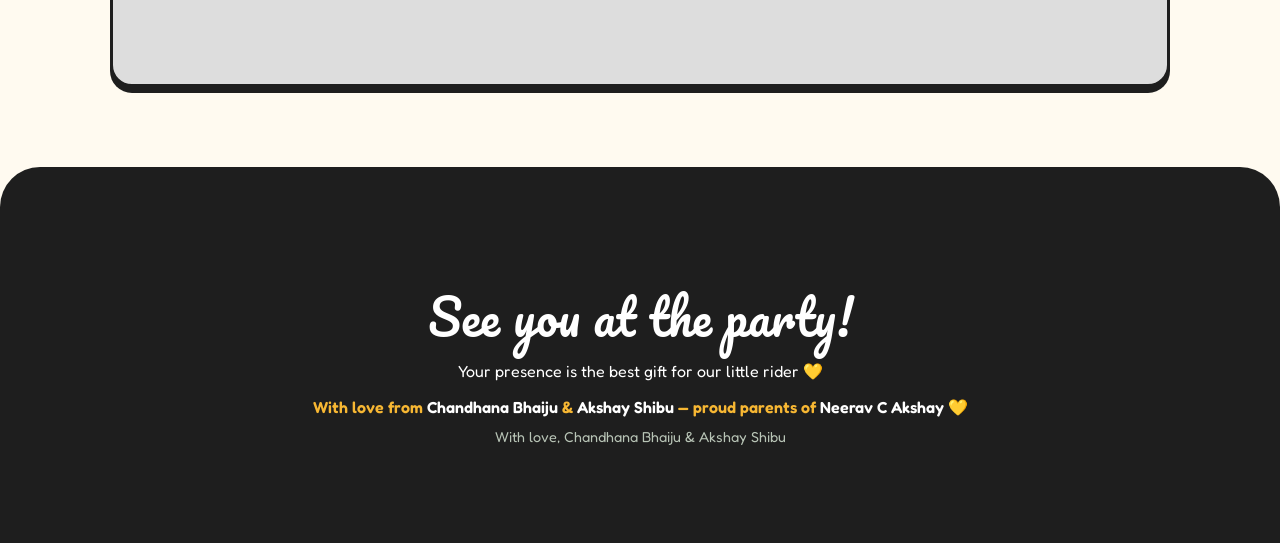
==== commit 19492e32: "wedwed" ====
--- a/index.html
+++ b/index.html
@@ -76,7 +76,7 @@
       <div class="date-pill">
         <span>📅 Saturday, December 5, 2026</span>
         <span class="dot">•</span>
-        <span>⏰ <span data-config="time">11:00 AM</span></span>
+        <span>⏰ <span data-config="time">6:30 PM – 9:30 PM</span></span>
       </div>
     </div>
 
@@ -213,7 +213,7 @@
           <div class="detail-icon">📅</div>
           <h3>When</h3>
           <p><strong>Saturday</strong><br/>December 5, 2026</p>
-          <p class="muted">⏰ <span data-config="time">11:00 AM</span> onwards</p>
+          <p class="muted">⏰ <span data-config="time">6:30 PM – 9:30 PM</span></p>
           <button class="btn btn-ghost" id="calBtn">➕ Add to Calendar</button>
         </div>
 
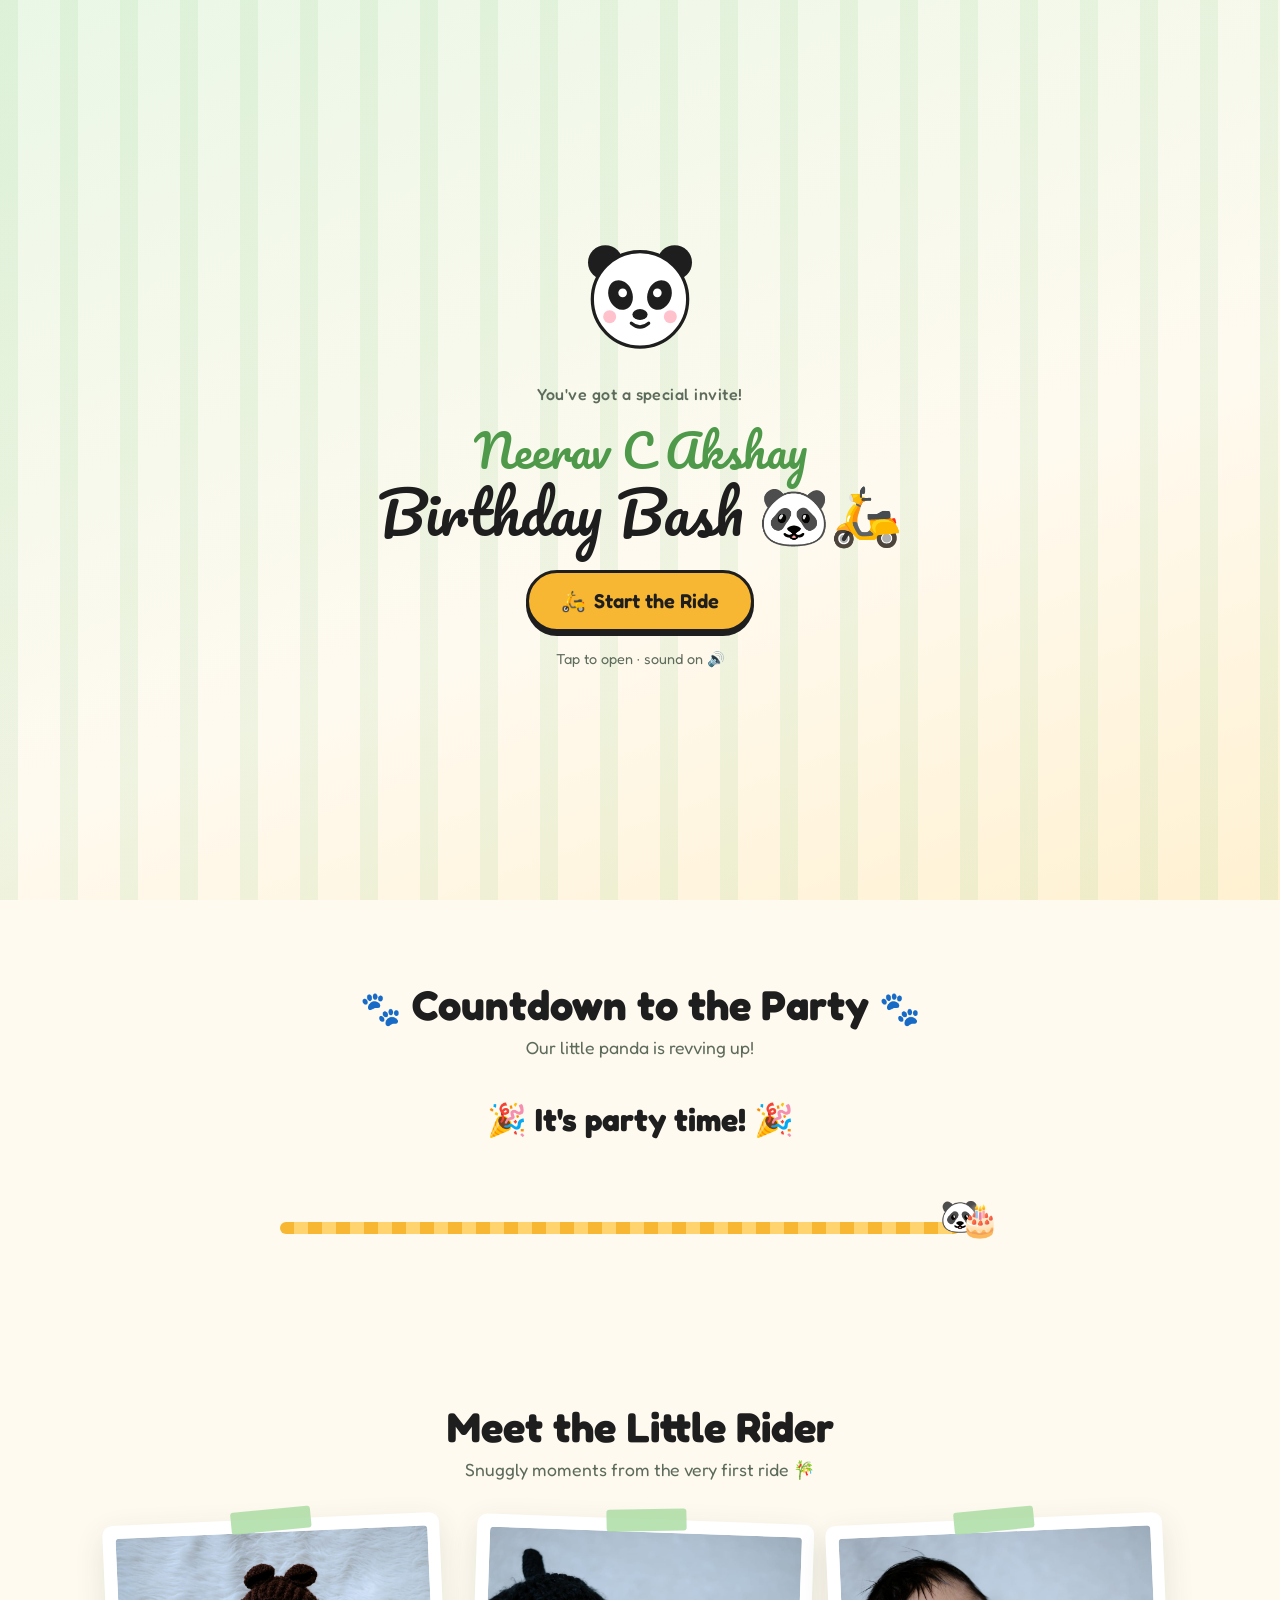
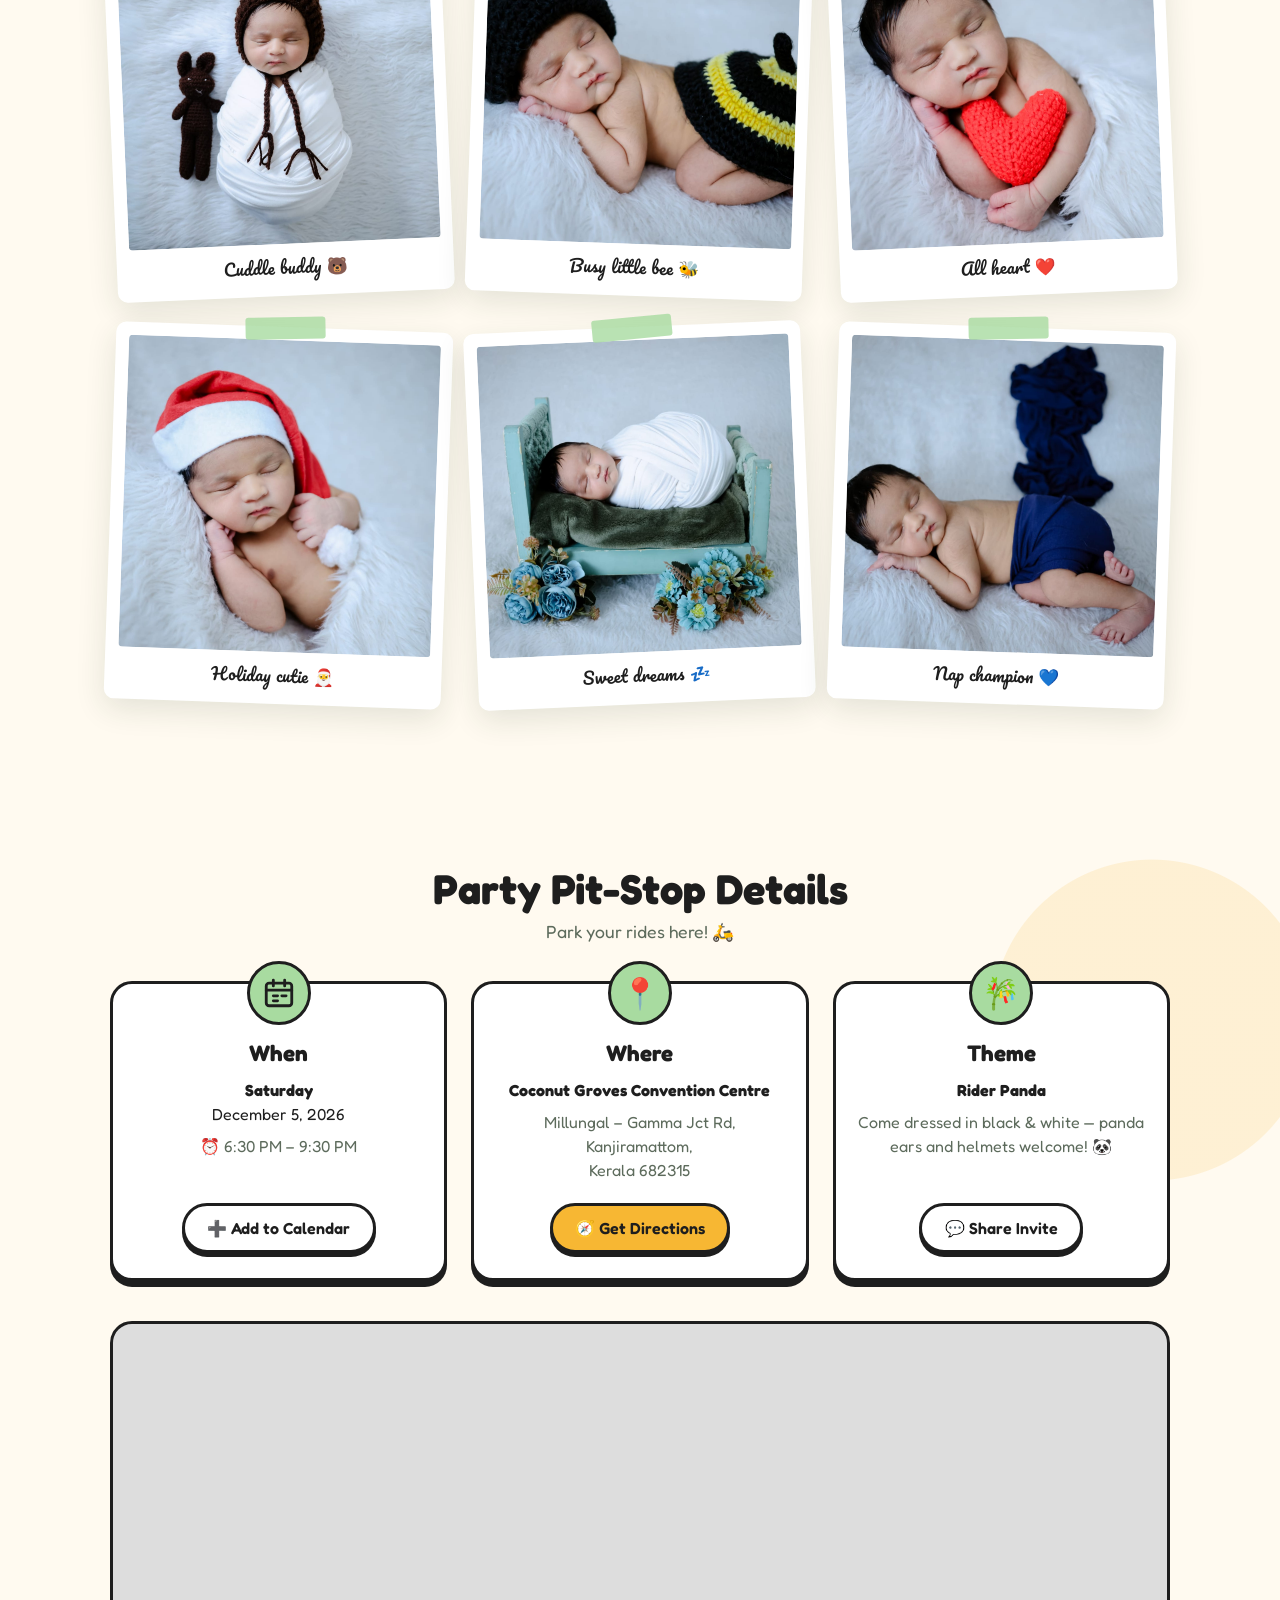
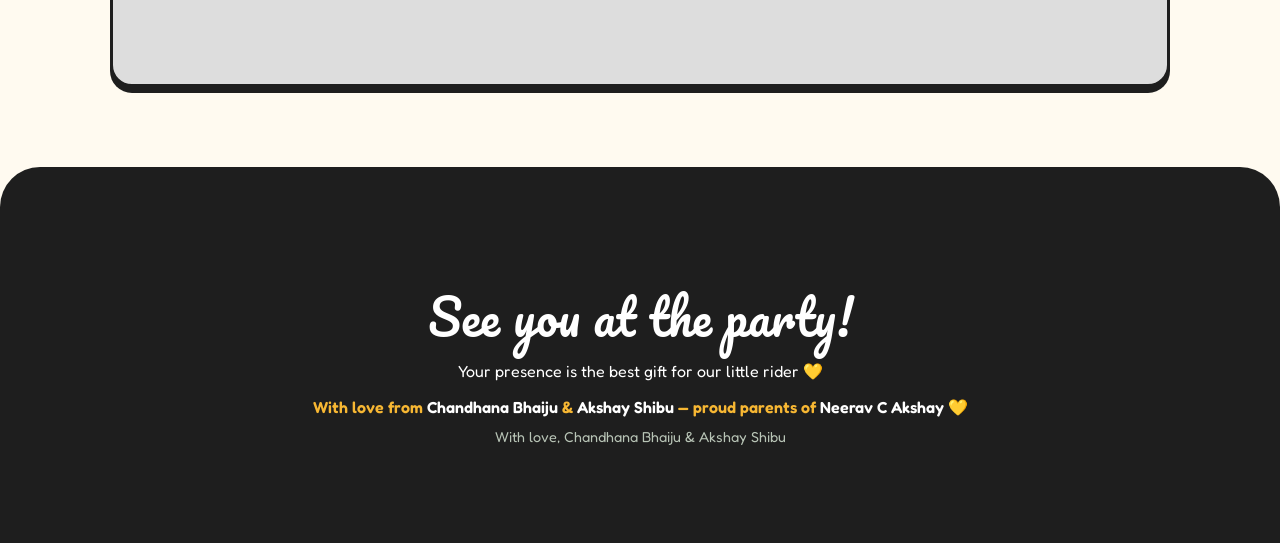
==== commit 16c81bdd: "wfefe" ====
--- a/index.html
+++ b/index.html
@@ -74,7 +74,7 @@
       </h1>
       <p class="subtitle">Join us for a <strong>Rider Panda</strong> birthday adventure</p>
       <div class="date-pill">
-        <span>📅 Saturday, December 5, 2026</span>
+        <span class="date-text"><svg class="cal-icon" viewBox="0 0 24 24" fill="none" stroke="currentColor" stroke-width="2" stroke-linecap="round" stroke-linejoin="round" aria-hidden="true"><rect x="3" y="5" width="18" height="16" rx="2"/><path d="M8 3v4M16 3v4M3 10h18"/><path d="M8 14h3M8 17.5h3M14 14h3"/></svg> Saturday, December 5, 2026</span>
         <span class="dot">•</span>
         <span>⏰ <span data-config="time">6:30 PM – 9:30 PM</span></span>
       </div>
@@ -210,7 +210,7 @@
 
       <div class="details-grid">
         <div class="detail-card">
-          <div class="detail-icon">📅</div>
+          <div class="detail-icon"><svg class="detail-cal-icon" viewBox="0 0 24 24" fill="none" stroke="currentColor" stroke-width="2" stroke-linecap="round" stroke-linejoin="round" aria-hidden="true"><rect x="3" y="5" width="18" height="16" rx="2"/><path d="M8 3v4M16 3v4M3 10h18"/><path d="M8 14h3M8 17.5h3M14 14h3"/></svg></div>
           <h3>When</h3>
           <p><strong>Saturday</strong><br/>December 5, 2026</p>
           <p class="muted">⏰ <span data-config="time">6:30 PM – 9:30 PM</span></p>
--- a/style.css
+++ b/style.css
@@ -130,6 +130,8 @@
   padding: .55rem 1.2rem; font-weight: 600; box-shadow: 0 4px 0 var(--ink);
 }
 .date-pill .dot { color: var(--bamboo); }
+.date-text { display: inline-flex; align-items: center; gap: .4rem; }
+.cal-icon { width: 1.2em; height: 1.2em; color: var(--bamboo-dark); flex: none; }
 
 /* bamboo */
 .bamboo { position: absolute; bottom: 0; display: flex; gap: 14px; z-index: 2; pointer-events: none; }
@@ -258,6 +260,7 @@
   font-size: 1.9rem; background: var(--leaf); border-radius: 50%;
   border: 3px solid var(--ink); margin-top: -3.4rem; margin-bottom: .2rem;
 }
+.detail-cal-icon { width: 34px; height: 34px; stroke: var(--ink); }
 .map-wrap {
   margin-top: 2.5rem; border: 3px solid var(--ink); border-radius: var(--radius);
   overflow: hidden; box-shadow: 0 6px 0 var(--ink); background: #ddd;
